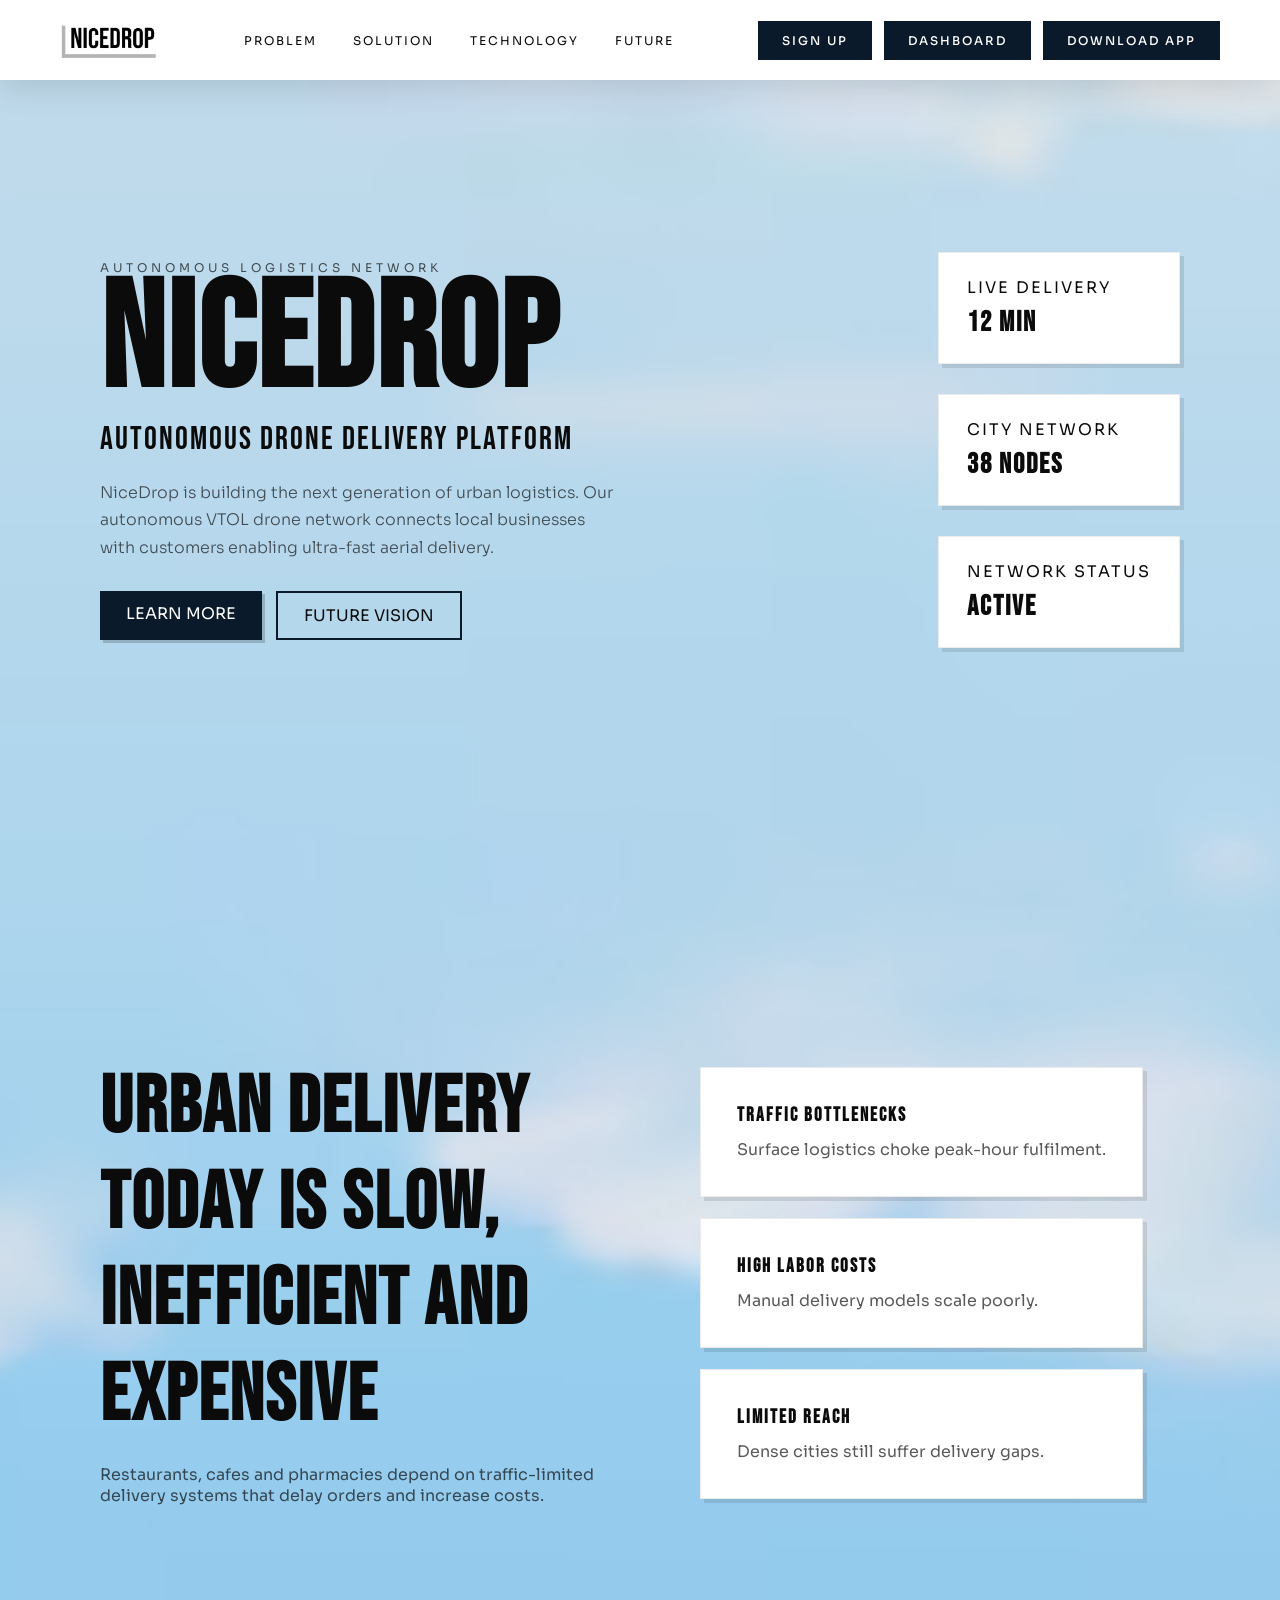
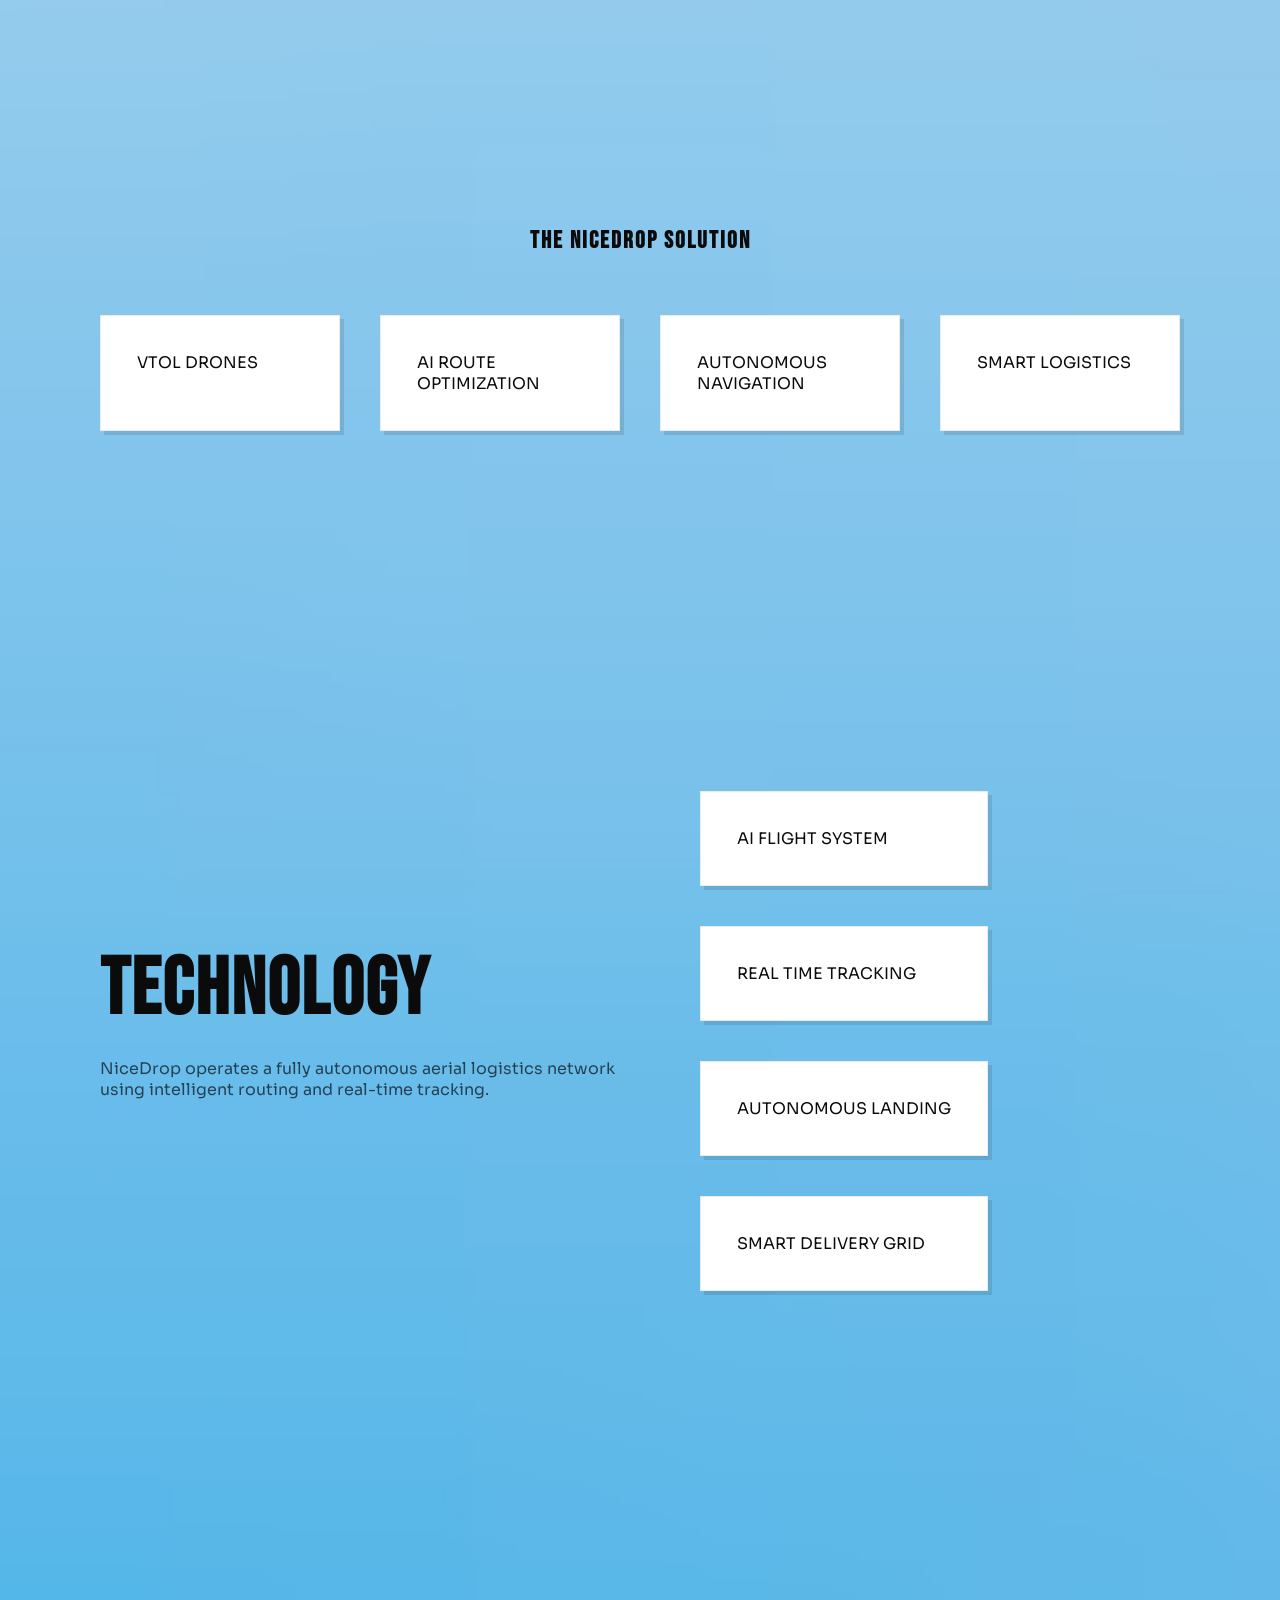
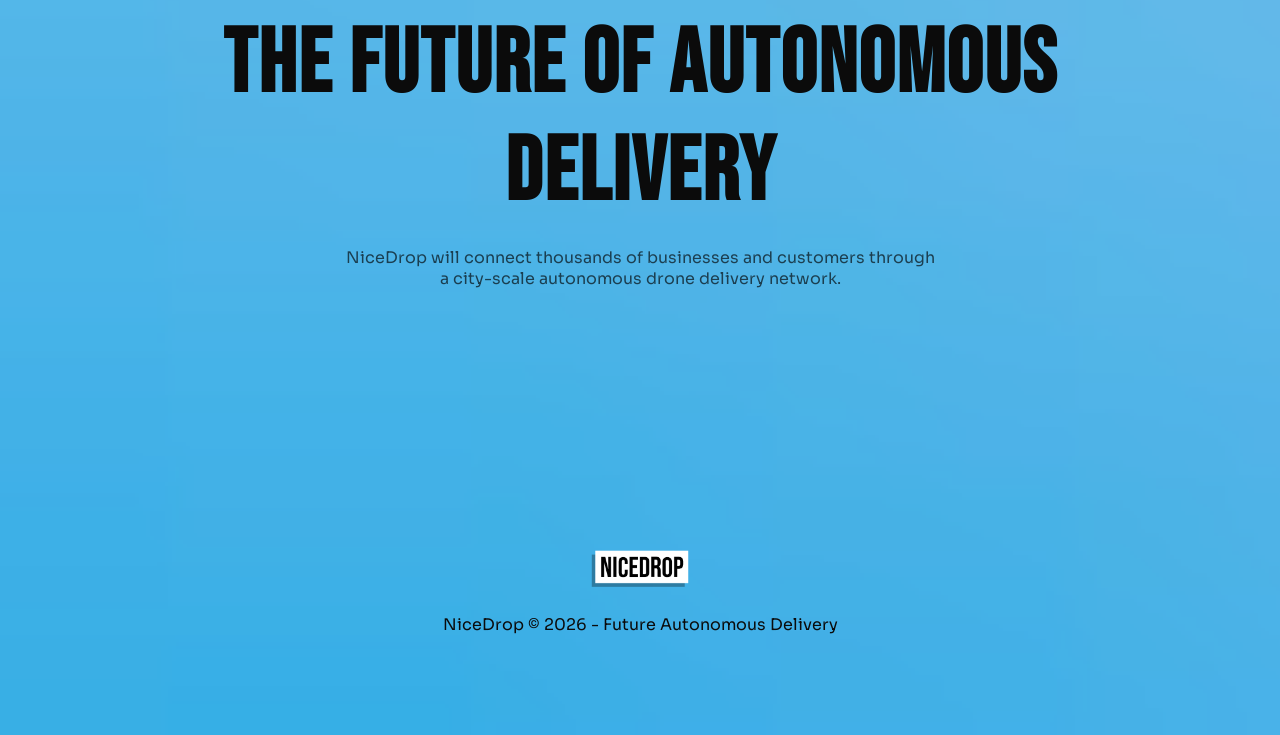
==== index.html @ e67a7476 "feat: site completo" ====
<!DOCTYPE html>
<html lang="pt-PT">

<head>

<meta charset="UTF-8">
<meta name="viewport" content="width=device-width, initial-scale=1">

<title>NiceDrop | Autonomous Drone Delivery</title>

<link rel="stylesheet" href="style.css">

</head>

<body class="app-page">

<a class="skip-link" href="#main">Skip to content</a>

<header class="navbar">

<a href="#top" class="logo-wrap">
<img src="nicedrop.png" class="logo" alt="NiceDrop logo">
</a>

<nav class="nav-links" aria-label="Primary">

<a href="#problem">Problem</a>
<a href="#solution">Solution</a>
<a href="#technology">Technology</a>
<a href="#future">Future</a>

</nav>

<div class="navbar-actions">

<a class="btn-signup" href="auth.html">SIGN UP</a>
<a class="btn-dashboard" id="dashboardBtn" href="dashboard.html">DASHBOARD</a>
<a class="cta" href="download.html">DOWNLOAD APP</a>

</div>

</header>


<main id="main">

<section class="hero" id="top">

<div class="hero-left reveal reveal-left">

<p class="tag">AUTONOMOUS LOGISTICS NETWORK</p>

<h1>NICEDROP</h1>

<h2>Autonomous Drone Delivery Platform</h2>

<p class="hero-text">

NiceDrop is building the next generation of urban logistics.
Our autonomous VTOL drone network connects local businesses
with customers enabling ultra-fast aerial delivery.

</p>

<div class="buttons">

<a class="btn" href="#solution">LEARN MORE</a>
<a class="btn-outline" href="#future">FUTURE VISION</a>

</div>

</div>


<div class="hero-right reveal reveal-right">

<div class="panel reveal" style="--delay:0.08s">

<p>LIVE DELIVERY</p>
<h3>12 MIN</h3>

</div>

<div class="panel reveal" style="--delay:0.16s">

<p>CITY NETWORK</p>
<h3>38 NODES</h3>

</div>

<div class="panel reveal" style="--delay:0.24s">

<p>NETWORK STATUS</p>
<h3>ACTIVE</h3>

</div>

</div>

</section>


<section class="section fade-section" id="problem">

<div class="split">

<div class="left reveal reveal-left">

<h2>

URBAN DELIVERY TODAY IS
SLOW, INEFFICIENT
AND EXPENSIVE

</h2>

<p>

Restaurants, cafes and pharmacies depend on traffic-limited
delivery systems that delay orders and increase costs.

</p>

</div>

<div class="right">

<div class="card reveal reveal-right" style="--delay:0.08s">
<h3>TRAFFIC BOTTLENECKS</h3>
<p>Surface logistics choke peak-hour fulfilment.</p>
</div>

<br>

<div class="card reveal reveal-right" style="--delay:0.16s">
<h3>HIGH LABOR COSTS</h3>
<p>Manual delivery models scale poorly.</p>
</div>

<br>

<div class="card reveal reveal-right" style="--delay:0.24s">
<h3>LIMITED REACH</h3>
<p>Dense cities still suffer delivery gaps.</p>
</div>

</div>

</div>

</section>


<section class="section fade-section" id="solution">

<h2 class="center reveal reveal-up">THE NICEDROP SOLUTION</h2>

<div class="grid">

<div class="card reveal reveal-up" style="--delay:0.08s">VTOL DRONES</div>
<div class="card reveal reveal-up" style="--delay:0.16s">AI ROUTE OPTIMIZATION</div>
<div class="card reveal reveal-up" style="--delay:0.24s">AUTONOMOUS NAVIGATION</div>
<div class="card reveal reveal-up" style="--delay:0.32s">SMART LOGISTICS</div>

</div>

</section>


<section class="section fade-section" id="technology">

<div class="split">

<div class="left reveal reveal-right">

<h2>TECHNOLOGY</h2>

<p>

NiceDrop operates a fully autonomous aerial logistics network
using intelligent routing and real-time tracking.

</p>

</div>

<div class="right grid">

<div class="card reveal reveal-left" style="--delay:0.1s">AI FLIGHT SYSTEM</div>
<div class="card reveal reveal-left" style="--delay:0.2s">REAL TIME TRACKING</div>
<div class="card reveal reveal-left" style="--delay:0.3s">AUTONOMOUS LANDING</div>
<div class="card reveal reveal-left" style="--delay:0.4s">SMART DELIVERY GRID</div>

</div>

</div>

</section>


<section class="section future fade-section" id="future">

<h2 class="reveal reveal-left">THE FUTURE OF AUTONOMOUS DELIVERY</h2>

<p class="reveal reveal-right" style="--delay:0.12s">

NiceDrop will connect thousands of businesses and customers
through a city-scale autonomous drone delivery network.

</p>

</section>


<footer>

<img src="nicedrop.png" class="footer-logo" alt="NiceDrop logo">

<p>NiceDrop © 2026 - Future Autonomous Delivery</p>

</footer>

</main>

<script>
// Dashboard button auth check
document.getElementById('dashboardBtn')?.addEventListener('click', function(e) {
    const user = localStorage.getItem('user');
    if (!user) {
        e.preventDefault();
        window.location.href = 'auth.html';
    }
});
</script>

<script src="script.js"></script>

</body>
</html>
---- style.css ----
@import url('https://fonts.googleapis.com/css2?family=Sora:wght@300;400;500;600&display=swap');

@font-face{
font-family:'BebasNeue';
src:url('BebasNeue-Regular.ttf') format('truetype');
}

:root{
--dark:#0a1a2a;
--ink:#0b0b0b;
--paper:#ffffff;
--accent:#1a9fe0;
--sky:#6ec6f0;
--input-bg:#d8edf8;
--input-focus:#3aa8e8;
--shadow-card:4px 4px 0px rgba(0,0,0,0.1);
--shadow-btn:3px 3px 0px rgba(0,0,0,0.18);
--shadow:0 10px 30px rgba(0,0,0,0.10);
--shadow-strong:0 18px 46px rgba(0,0,0,0.16);
--border:rgba(0,0,0,0.08);
--text-muted:rgba(0,0,0,0.65);
}

*{
margin:0;
padding:0;
box-sizing:border-box;
}

body{

font-family:'Sora',sans-serif;
color:var(--ink);

background:url("sky.png");
background-size:cover;
background-position:center;
background-repeat:no-repeat;

min-height:100vh;

text-rendering:optimizeLegibility;
-webkit-font-smoothing:antialiased;

}

h1,h2,h3{
font-family:'BebasNeue',sans-serif;
letter-spacing:2px;
}

a{
text-decoration:none;
color:inherit;
}

.skip-link{
position:absolute;
left:16px;
top:-40px;
background:var(--ink);
color:var(--paper);
padding:10px 16px;
font-size:12px;
letter-spacing:1.5px;
text-transform:uppercase;
transition:top .2s ease;
z-index:20;
}

.skip-link:focus{
top:16px;
}


/* NAVBAR */

.navbar{

position:fixed;
top:0;

width:100%;

display:flex;
justify-content:space-between;
align-items:center;

padding:20px 60px;

background:white;

box-shadow:var(--shadow);

z-index:10;

backdrop-filter:blur(10px);

gap:40px;

}

.logo{
height:40px;
}

.logo-wrap{
display:flex;
align-items:center;
}

.nav-links{
display:flex;
align-items:center;
flex:1;
justify-content:center;
}

.nav-links a{
margin:0 18px;
font-size:12px;
letter-spacing:2px;
text-transform:uppercase;
position:relative;
}

.nav-links a::after{
content:'';
position:absolute;
left:0;
bottom:-6px;
width:0;
height:2px;
background:var(--ink);
transition:width .3s ease;
}

.nav-links a:hover::after{
width:100%;
}

.nav-links a:focus-visible{
outline:2px solid var(--ink);
outline-offset:6px;
}

/* NAVBAR ACTIONS */

.navbar-actions{
display:flex;
align-items:center;
gap:12px;
}

.btn-signup,
.btn-dashboard,
.cta{
background:var(--dark);
color:white;
border:none;
padding:12px 24px;
font-size:12px;
letter-spacing:2px;
text-transform:uppercase;
font-weight:500;
cursor:pointer;
transition:all .25s ease;
display:inline-block;
}

.btn-signup:hover,
.btn-dashboard:hover,
.cta:hover{
opacity:0.85;
transform:translateY(-2px);
box-shadow:var(--shadow);
}

.btn-signup:focus-visible,
.btn-dashboard:focus-visible,
.cta:focus-visible{
outline:2px solid var(--ink);
outline-offset:4px;
}


/* HERO */

.hero{

min-height:100vh;

display:flex;
align-items:center;
justify-content:space-between;

padding:180px 100px;

gap:60px;

}

.hero-left{
max-width:520px;
}

.app-page .hero h2,
.app-page .hero-text{
font-weight:300;
}

.tag{
font-size:12px;
letter-spacing:4px;
color:var(--text-muted);
}

.hero h1{
font-size:150px;
line-height:.9;
}

.hero h2{
font-size:32px;
margin-top:10px;
}

.hero-text{
margin-top:20px;
line-height:1.7;
color:var(--text-muted);
max-width:520px;
}

.buttons{
margin-top:30px;
display:flex;
gap:14px;
}

.btn{
background:var(--dark);
color:white;
padding:12px 26px;;
box-shadow:var(--shadow-btn);
transition:transform .25s ease,box-shadow .25s ease;
}

.btn-outline{
border:2px solid var(--dark);
padding:12px 26px;
transition:transform .25s ease,box-shadow .25s ease,border-color .25s ease;
}

.btn:hover,.btn-outline:hover{
transform:translateY(-3px);
box-shadow:var(--shadow-strong);
}

.btn:focus-visible,.btn-outline:focus-visible{
outline:2px solid var(--ink);
outline-offset:4px;
}


/* PANELS */

.hero-right{

display:flex;
flex-direction:column;
gap:30px;

min-width:240px;

}

.panel{

background:white;

padding:24px 28px;

box-shadow:var(--shadow-card);

border:1px solid var(--border);

text-transform:uppercase;
letter-spacing:2px;

}

.panel h3{
font-size:28px;
margin-top:8px;
}


/* SECTIONS */

.section{
padding:160px 100px;
}

.split{
display:flex;
gap:80px;
align-items:center;
}

.left{
max-width:520px;
}

.left h2{
font-size:80px;
}

.left p{
margin-top:20px;
color:var(--text-muted);
}


/* CARDS */

.grid{

display:grid;
grid-template-columns:repeat(auto-fit,minmax(240px,1fr));
gap:40px;
margin-top:40px;

}

.card{

background:white;

padding:36px;

box-shadow:var(--shadow-card);

border:1px solid var(--border);

transition:transform .1s ease;

}

.card p{
margin-top:12px;
color:var(--text-muted);
text-transform:none;
letter-spacing:0;
font-family:'Sora',sans-serif;
}

.card:hover{
transform:translateY(-8px);
/*box-shadow:var(--shadow-strong);*/
}

/* STORE CARDS */

.store-card{

background:#f2f2f2;

padding:30px;

display:flex;
align-items:center;
gap:30px;

position:relative;

box-shadow:0 12px 30px rgba(0,0,0,0.12),0 22px 50px rgba(0,0,0,0.12);

margin-bottom:30px;

}

.store-name{

font-family:'BebasNeue';
font-size:32px;
letter-spacing:2px;

}

.store-image{

width:120px;
height:120px;

border-radius:50%;

background:#cfcfcf;

display:flex;
align-items:center;
justify-content:center;

font-size:14px;

}

.center{
text-align:center;
margin-bottom:60px;
}


/* FUTURE */

.future{
text-align:center;
}

.future h2{
font-size:90px;
}

.future p{
max-width:600px;
margin:auto;
margin-top:20px;
color:var(--text-muted);
}

/* REVEAL */

.fade-section{
opacity:0;
transform:translate3d(0,40px,0);
transition:opacity .8s ease,transform .8s ease;
}

.fade-section.visible{
opacity:1;
transform:translate3d(0,0,0);
}

.reveal{
opacity:0;
--reveal-x:0px;
--reveal-y:40px;
transform:translate3d(var(--reveal-x),var(--reveal-y),0);
transition:opacity .8s ease,transform .8s ease;
transition-delay:var(--delay,0s);
}

.card.reveal{
transition:opacity .8s ease,transform .1s ease;
}

.panel.reveal{
transition:opacity .8s ease,transform .1s ease;
}

.panel.reveal.visible:hover{
transform:translate3d(0,-8px,0);
}

.reveal.visible{
opacity:1;
transform:translate3d(0,0,0);
}

.card.reveal.visible:hover{
transform:translate3d(0,-8px,0);
}

.reveal-left{--reveal-x:-40px;--reveal-y:0px;}
.reveal-right{--reveal-x:40px;--reveal-y:0px;}
.reveal-up{--reveal-y:30px;}


/* FOOTER */

footer{

text-align:center;

padding:100px;

}

.footer-logo{
height:40px;
margin-bottom:20px;
}


/* MOBILE */

@media(max-width:900px){

.hero{
flex-direction:column;
gap:40px;
padding:140px 30px;
}

.split{
flex-direction:column;
}

.section{
padding:120px 30px;
}

.hero h1{
font-size:90px;
}

}

@media(max-width:700px){

.navbar{
padding:16px 20px;
flex-direction:column;
gap:12px;
}

.nav-links{
display:flex;
flex-wrap:wrap;
justify-content:center;
}

.hero{
padding:130px 20px;
}

.buttons{
flex-direction:column;
align-items:flex-start;
}

}
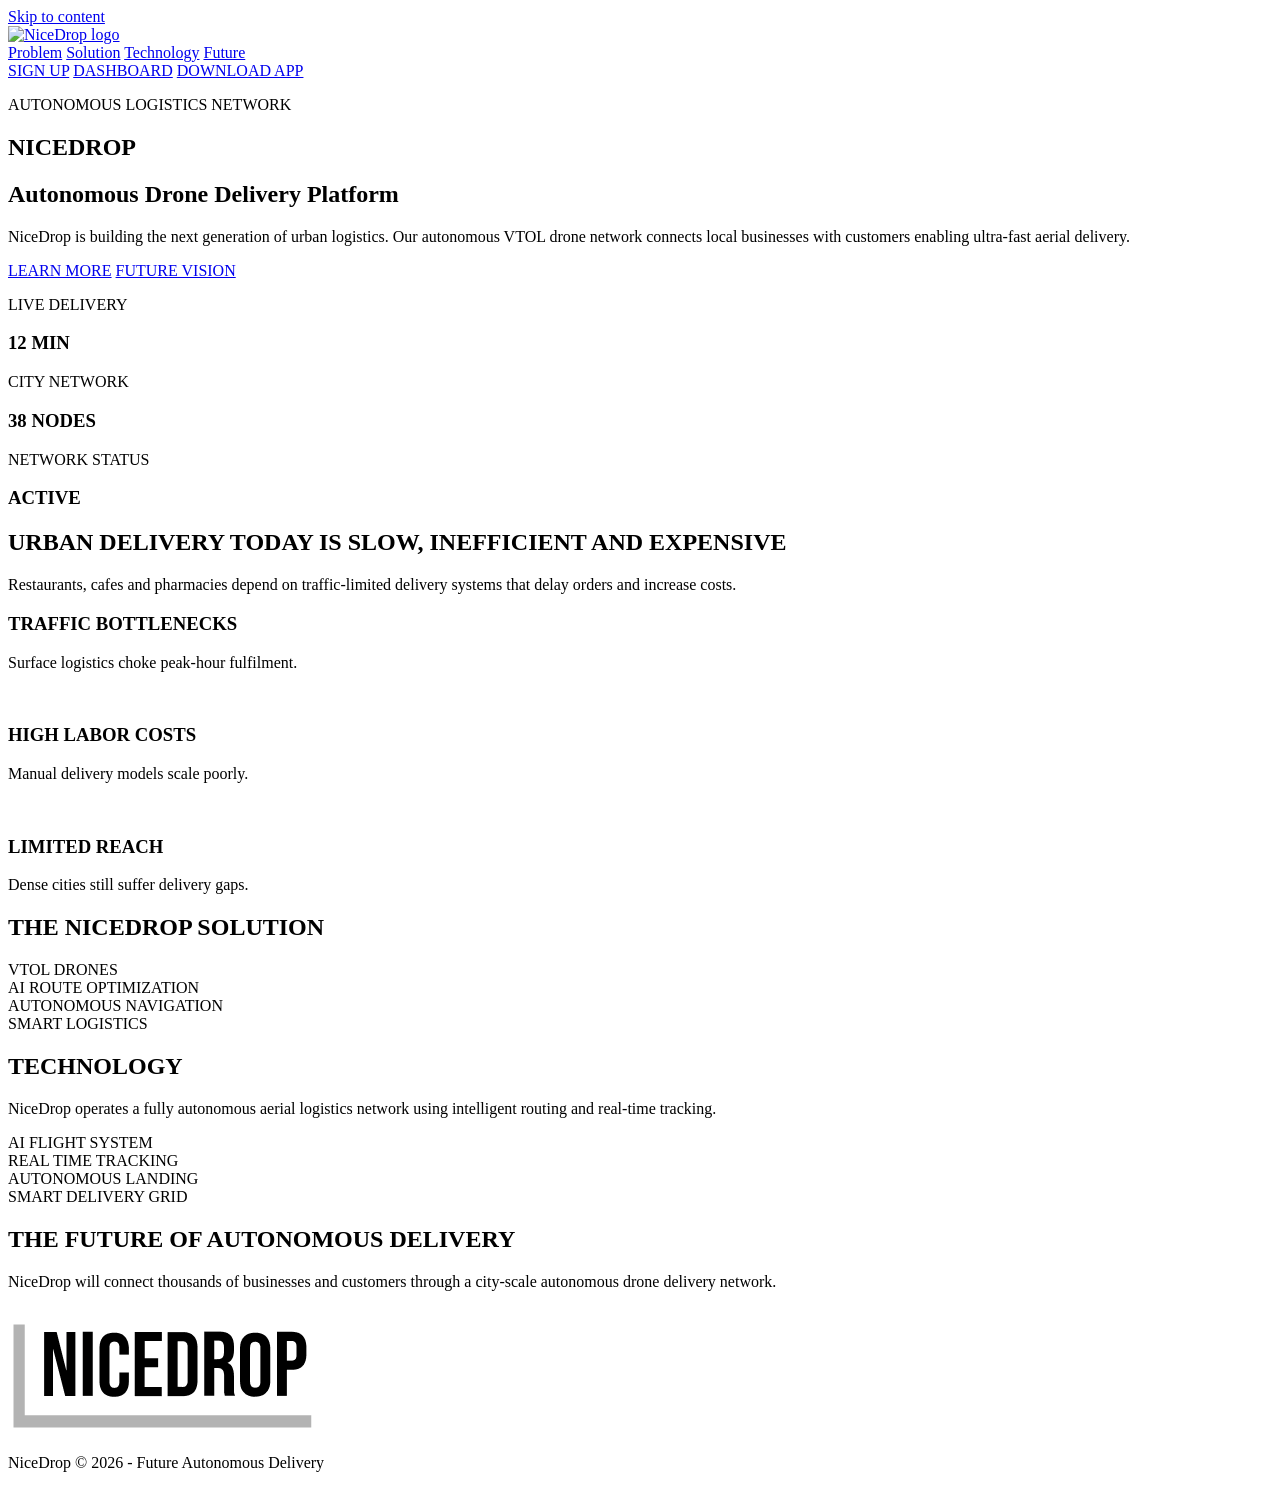
==== commit b40a4e70: "fix: supabase duplicate var e async" ====
--- a/index.html
+++ b/index.html
@@ -8,7 +8,7 @@
 
 <title>NiceDrop | Autonomous Drone Delivery</title>
 
-<link rel="stylesheet" href="style.css">
+<link rel="stylesheet" href="/teste.github.io/style.css">
 
 </head>
 
@@ -19,7 +19,7 @@
 <header class="navbar">
 
 <a href="#top" class="logo-wrap">
-<img src="nicedrop.png" class="logo" alt="NiceDrop logo">
+<img src="/teste.github.io/nicedrop.png" class="logo" alt="NiceDrop logo">
 </a>
 
 <nav class="nav-links" aria-label="Primary">
